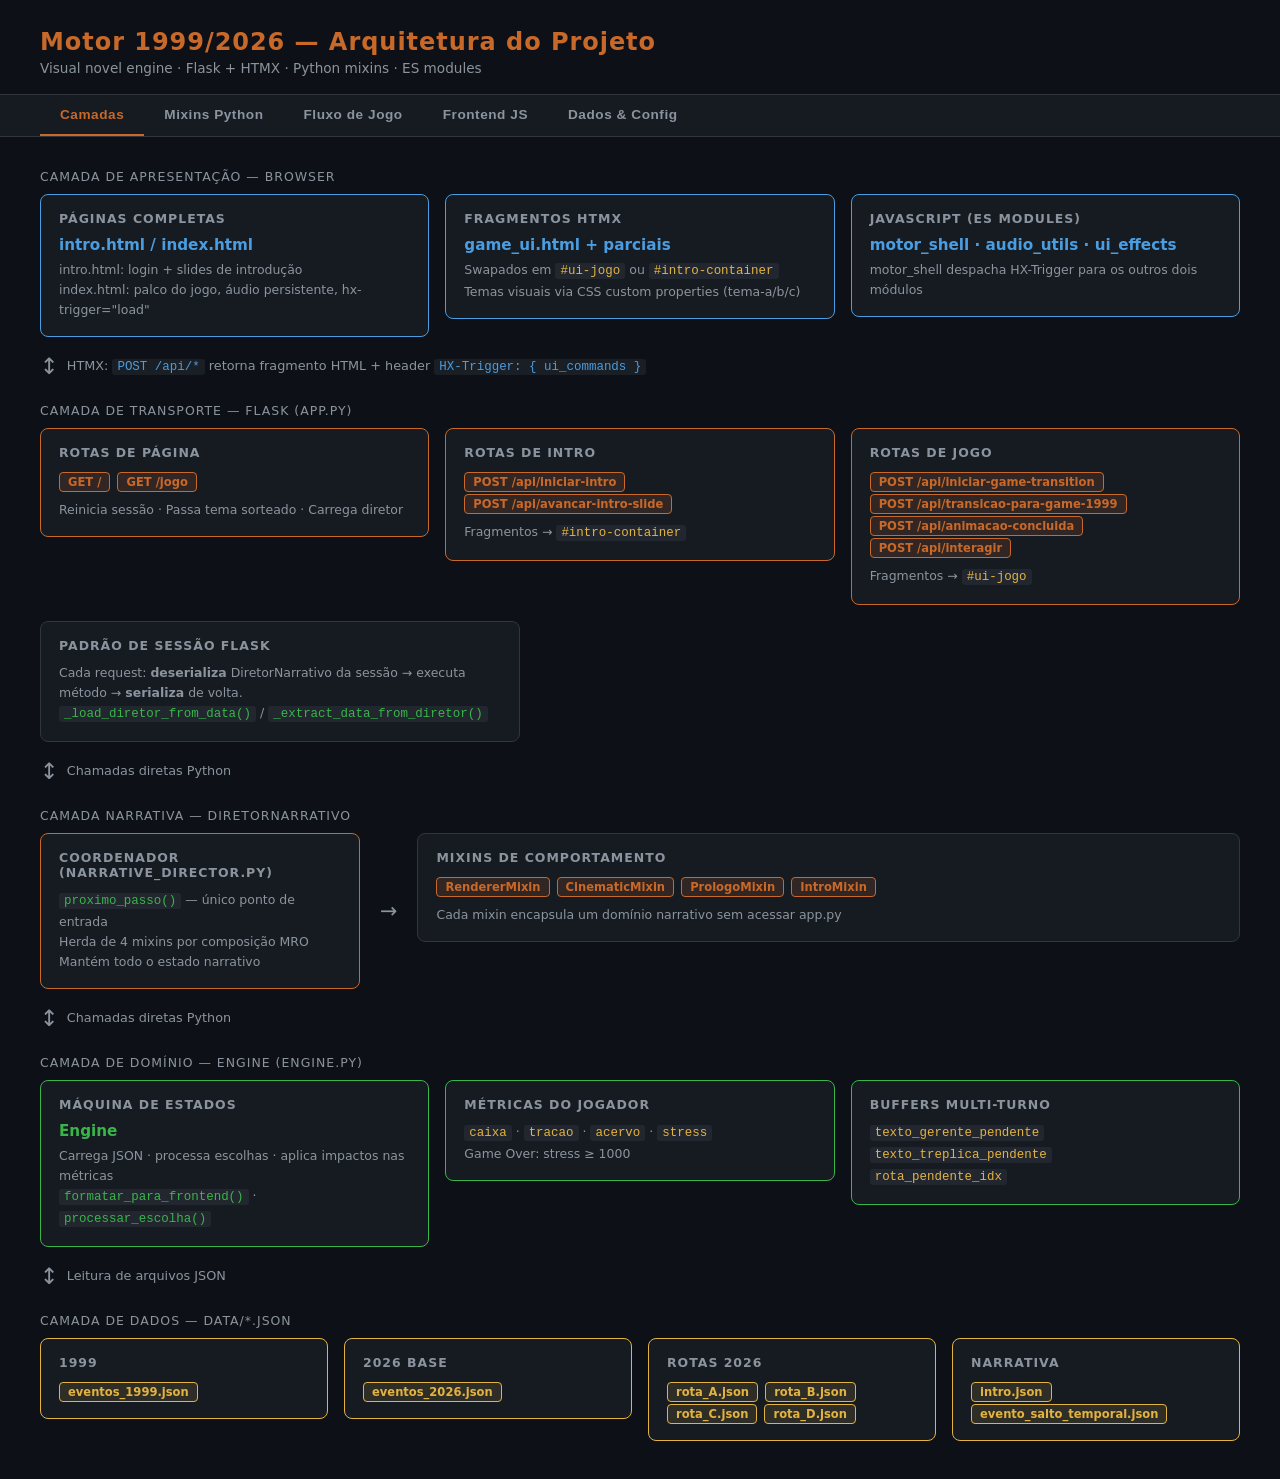
==== arquitetura.html @ 6159b04c "Feat: Ajustes layout. Comentários e desenho arquitetural" ====
<!DOCTYPE html>
<html lang="pt-BR">
<head>
<meta charset="UTF-8">
<meta name="viewport" content="width=device-width, initial-scale=1.0">
<title>Arquitetura — Motor 1999/2026</title>
<style>
  :root {
    --bg: #0d1117; --surface: #161b22; --border: #30363d;
    --accent: #c8692a; --blue: #4a9de0; --green: #39b54a;
    --text: #e6edf3; --muted: #8b949e; --yellow: #e3b341;
  }
  * { box-sizing: border-box; margin: 0; padding: 0; }
  body { background: var(--bg); color: var(--text); font-family: 'Segoe UI', system-ui, sans-serif; min-height: 100vh; }

  header { padding: 28px 40px 0; border-bottom: 1px solid var(--border); }
  header h1 { font-size: 1.5rem; font-weight: 700; color: var(--accent); letter-spacing: .04em; }
  header p  { color: var(--muted); font-size: .85rem; margin-top: 4px; padding-bottom: 18px; }

  nav { display: flex; gap: 0; padding: 0 40px; background: var(--surface); border-bottom: 1px solid var(--border); }
  nav button {
    background: none; border: none; color: var(--muted); padding: 12px 20px;
    cursor: pointer; font-size: .85rem; font-weight: 600; letter-spacing: .04em;
    border-bottom: 2px solid transparent; transition: all .15s;
  }
  nav button:hover { color: var(--text); }
  nav button.active { color: var(--accent); border-bottom-color: var(--accent); }

  main { padding: 32px 40px; }
  .tab { display: none; }
  .tab.active { display: block; }

  /* ── boxes ── */
  .row { display: flex; gap: 16px; flex-wrap: wrap; margin-bottom: 16px; align-items: flex-start; }
  .box {
    background: var(--surface); border: 1px solid var(--border);
    border-radius: 8px; padding: 16px 18px; flex: 1; min-width: 180px;
  }
  .box h3 { font-size: .78rem; text-transform: uppercase; letter-spacing: .08em; color: var(--muted); margin-bottom: 10px; }
  .box .title { font-size: .95rem; font-weight: 700; margin-bottom: 6px; }
  .box .sub  { font-size: .78rem; color: var(--muted); line-height: 1.6; }
  .box.accent { border-color: var(--accent); }
  .box.blue   { border-color: var(--blue); }
  .box.green  { border-color: var(--green); }
  .box.yellow { border-color: var(--yellow); }

  .pill {
    display: inline-block; background: rgba(200,105,42,.15); border: 1px solid var(--accent);
    color: var(--accent); border-radius: 4px; padding: 2px 8px; font-size: .72rem;
    font-weight: 600; margin: 2px 2px 0 0;
  }
  .pill.blue   { background: rgba(74,157,224,.12); border-color: var(--blue);   color: var(--blue); }
  .pill.green  { background: rgba(57,181,74,.12);  border-color: var(--green);  color: var(--green); }
  .pill.yellow { background: rgba(227,179,65,.12); border-color: var(--yellow); color: var(--yellow); }
  .pill.muted  { background: rgba(139,148,158,.1); border-color: var(--border); color: var(--muted); }

  .arrow { color: var(--muted); font-size: 1.3rem; align-self: center; padding: 0 4px; }
  .arrow.down { display: block; text-align: center; margin: 4px 0; font-size: 1.1rem; }

  /* ── flow diagram ── */
  .flow { display: flex; flex-direction: column; gap: 0; max-width: 780px; }
  .flow-step {
    display: flex; align-items: stretch; gap: 0;
  }
  .flow-line { width: 2px; background: var(--border); margin: 0 20px; flex-shrink: 0; }
  .flow-dot  {
    width: 12px; height: 12px; border-radius: 50%; background: var(--accent);
    flex-shrink: 0; margin-top: 18px; margin-right: 12px;
  }
  .flow-dot.blue   { background: var(--blue); }
  .flow-dot.green  { background: var(--green); }
  .flow-dot.yellow { background: var(--yellow); }
  .flow-card {
    background: var(--surface); border: 1px solid var(--border);
    border-radius: 6px; padding: 10px 14px; margin: 6px 0 6px 0;
    flex: 1;
  }
  .flow-card .route { font-size: .72rem; color: var(--muted); margin-bottom: 2px; font-family: monospace; }
  .flow-card .desc  { font-size: .85rem; font-weight: 600; }
  .flow-card .note  { font-size: .73rem; color: var(--muted); margin-top: 3px; }
  .flow-card.accent { border-color: var(--accent); }
  .flow-card.blue   { border-color: var(--blue); }
  .flow-card.green  { border-color: var(--green); }
  .flow-card.yellow { border-color: var(--yellow); }

  .indent { margin-left: 44px; }

  /* ── mixin diagram ── */
  .mixin-root {
    background: var(--surface); border: 2px solid var(--accent);
    border-radius: 8px; padding: 16px 20px; max-width: 380px; margin-bottom: 16px;
  }
  .mixin-root .name { font-size: 1rem; font-weight: 700; color: var(--accent); }
  .mixin-root .desc { font-size: .78rem; color: var(--muted); margin-top: 4px; }
  .mixin-root .state { margin-top: 10px; }
  .mixin-root .state span { display: block; font-size: .75rem; color: var(--blue); font-family: monospace; margin: 1px 0; }

  .mixin-grid { display: grid; grid-template-columns: 1fr 1fr; gap: 10px; max-width: 780px; }
  .mixin-card {
    background: var(--surface); border: 1px solid var(--border);
    border-radius: 6px; padding: 12px 14px;
  }
  .mixin-card .name { font-size: .85rem; font-weight: 700; margin-bottom: 4px; }
  .mixin-card .file { font-size: .7rem; color: var(--muted); font-family: monospace; margin-bottom: 6px; }
  .mixin-card .method { font-size: .73rem; color: var(--green); font-family: monospace; margin: 1px 0; }
  .mixin-card.accent { border-color: var(--accent); }
  .mixin-card.blue   { border-color: var(--blue); }
  .mixin-card.green  { border-color: var(--green); }
  .mixin-card.yellow { border-color: var(--yellow); }
  .mixin-card.purple { border-color: #a78bfa; }
  .mixin-card .name.purple { color: #a78bfa; }

  /* ── data table ── */
  table { width: 100%; border-collapse: collapse; font-size: .82rem; }
  th { text-align: left; padding: 8px 12px; background: var(--surface); color: var(--muted); font-size: .72rem; text-transform: uppercase; letter-spacing: .06em; border-bottom: 1px solid var(--border); }
  td { padding: 9px 12px; border-bottom: 1px solid rgba(48,54,61,.5); vertical-align: top; }
  tr:last-child td { border-bottom: none; }
  code { background: rgba(139,148,158,.1); border-radius: 3px; padding: 1px 5px; font-size: .78rem; font-family: monospace; color: var(--yellow); }

  .section-title { font-size: .78rem; text-transform: uppercase; letter-spacing: .08em; color: var(--muted); margin: 24px 0 10px; }
  .section-title:first-child { margin-top: 0; }

  .connector { display: flex; align-items: center; gap: 8px; margin: 8px 0; font-size: .8rem; color: var(--muted); }
  .connector code { color: var(--blue); }
</style>
</head>
<body>

<header>
  <h1>Motor 1999/2026 — Arquitetura do Projeto</h1>
  <p>Visual novel engine · Flask + HTMX · Python mixins · ES modules</p>
</header>

<nav>
  <button class="active" onclick="showTab('camadas')">Camadas</button>
  <button onclick="showTab('mixins')">Mixins Python</button>
  <button onclick="showTab('fluxo')">Fluxo de Jogo</button>
  <button onclick="showTab('frontend')">Frontend JS</button>
  <button onclick="showTab('dados')">Dados &amp; Config</button>
</nav>

<main>

<!-- ═══════════════════════════════════════════════ TAB: CAMADAS ══ -->
<div id="tab-camadas" class="tab active">

  <p class="section-title">Camada de Apresentação — Browser</p>
  <div class="row">
    <div class="box blue">
      <h3>Páginas completas</h3>
      <div class="title" style="color:var(--blue)">intro.html / index.html</div>
      <div class="sub">intro.html: login + slides de introdução<br>
      index.html: palco do jogo, áudio persistente, hx-trigger="load"</div>
    </div>
    <div class="box blue">
      <h3>Fragmentos HTMX</h3>
      <div class="title" style="color:var(--blue)">game_ui.html + parciais</div>
      <div class="sub">Swapados em <code style="color:var(--yellow)">#ui-jogo</code> ou <code style="color:var(--yellow)">#intro-container</code><br>
      Temas visuais via CSS custom properties (tema-a/b/c)</div>
    </div>
    <div class="box blue">
      <h3>JavaScript (ES modules)</h3>
      <div class="title" style="color:var(--blue)">motor_shell · audio_utils · ui_effects</div>
      <div class="sub">motor_shell despacha HX-Trigger para os outros dois módulos</div>
    </div>
  </div>

  <div class="connector">
    <span style="font-size:1.4rem">↕</span>
    <span>HTMX: <code>POST /api/*</code> retorna fragmento HTML + header <code>HX-Trigger: { ui_commands }</code></span>
  </div>

  <p class="section-title">Camada de Transporte — Flask (app.py)</p>
  <div class="row">
    <div class="box accent">
      <h3>Rotas de Página</h3>
      <span class="pill">GET /</span>
      <span class="pill">GET /jogo</span>
      <div class="sub" style="margin-top:8px">Reinicia sessão · Passa tema sorteado · Carrega diretor</div>
    </div>
    <div class="box accent">
      <h3>Rotas de Intro</h3>
      <span class="pill">POST /api/iniciar-intro</span>
      <span class="pill">POST /api/avancar-intro-slide</span>
      <div class="sub" style="margin-top:8px">Fragmentos → <code style="color:var(--yellow)">#intro-container</code></div>
    </div>
    <div class="box accent">
      <h3>Rotas de Jogo</h3>
      <span class="pill">POST /api/iniciar-game-transition</span>
      <span class="pill">POST /api/transicao-para-game-1999</span>
      <span class="pill">POST /api/animacao-concluida</span>
      <span class="pill">POST /api/interagir</span>
      <div class="sub" style="margin-top:8px">Fragmentos → <code style="color:var(--yellow)">#ui-jogo</code></div>
    </div>
  </div>
  <div class="box" style="max-width:480px;margin-bottom:16px">
    <h3>Padrão de Sessão Flask</h3>
    <div class="sub">
      Cada request: <strong>deserializa</strong> DiretorNarrativo da sessão →
      executa método → <strong>serializa</strong> de volta.<br>
      <code style="color:var(--green)">_load_diretor_from_data()</code> /
      <code style="color:var(--green)">_extract_data_from_diretor()</code>
    </div>
  </div>

  <div class="connector">
    <span style="font-size:1.4rem">↕</span>
    <span>Chamadas diretas Python</span>
  </div>

  <p class="section-title">Camada Narrativa — DiretorNarrativo</p>
  <div class="row">
    <div class="box accent" style="max-width:320px">
      <h3>Coordenador (narrative_director.py)</h3>
      <div class="sub"><code style="color:var(--green)">proximo_passo()</code> — único ponto de entrada<br>
      Herda de 4 mixins por composição MRO<br>
      Mantém todo o estado narrativo</div>
    </div>
    <div class="arrow">→</div>
    <div class="box" style="flex:2">
      <h3>Mixins de comportamento</h3>
      <span class="pill">RendererMixin</span>
      <span class="pill">CinematicMixin</span>
      <span class="pill">PrologoMixin</span>
      <span class="pill">IntroMixin</span>
      <div class="sub" style="margin-top:8px">Cada mixin encapsula um domínio narrativo sem acessar app.py</div>
    </div>
  </div>

  <div class="connector">
    <span style="font-size:1.4rem">↕</span>
    <span>Chamadas diretas Python</span>
  </div>

  <p class="section-title">Camada de Domínio — Engine (engine.py)</p>
  <div class="row">
    <div class="box green">
      <h3>Máquina de estados</h3>
      <div class="title" style="color:var(--green)">Engine</div>
      <div class="sub">Carrega JSON · processa escolhas · aplica impactos nas métricas<br>
      <code style="color:var(--green)">formatar_para_frontend()</code> · <code style="color:var(--green)">processar_escolha()</code></div>
    </div>
    <div class="box green">
      <h3>Métricas do jogador</h3>
      <div class="sub">
        <code style="color:var(--yellow)">caixa</code> · <code style="color:var(--yellow)">tracao</code> ·
        <code style="color:var(--yellow)">acervo</code> · <code style="color:var(--yellow)">stress</code><br>
        Game Over: stress ≥ 1000
      </div>
    </div>
    <div class="box green">
      <h3>Buffers multi-turno</h3>
      <div class="sub">
        <code style="color:var(--yellow)">texto_gerente_pendente</code><br>
        <code style="color:var(--yellow)">texto_treplica_pendente</code><br>
        <code style="color:var(--yellow)">rota_pendente_idx</code>
      </div>
    </div>
  </div>

  <div class="connector">
    <span style="font-size:1.4rem">↕</span>
    <span>Leitura de arquivos JSON</span>
  </div>

  <p class="section-title">Camada de Dados — data/*.json</p>
  <div class="row">
    <div class="box yellow"><h3>1999</h3><span class="pill yellow">eventos_1999.json</span></div>
    <div class="box yellow"><h3>2026 base</h3><span class="pill yellow">eventos_2026.json</span></div>
    <div class="box yellow"><h3>Rotas 2026</h3>
      <span class="pill yellow">rota_A.json</span>
      <span class="pill yellow">rota_B.json</span>
      <span class="pill yellow">rota_C.json</span>
      <span class="pill yellow">rota_D.json</span>
    </div>
    <div class="box yellow"><h3>Narrativa</h3>
      <span class="pill yellow">intro.json</span>
      <span class="pill yellow">evento_salto_temporal.json</span>
    </div>
  </div>
</div>

<!-- ═══════════════════════════════════════════════ TAB: MIXINS ══ -->
<div id="tab-mixins" class="tab">

  <div class="mixin-root">
    <div class="name">DiretorNarrativo</div>
    <div class="desc">narrative_director.py · coordenador central de estado</div>
    <div class="state">
      <span>_initial_game_transition_step</span>
      <span>passo_cinematico</span>
      <span>nome_jogador · slide_atual · roteiro_intro</span>
      <span>passo_prologo_2026 · passo_encruzilhada_2026</span>
      <span>rota_escolhida_id · _passo_dialogo_evento</span>
    </div>
  </div>

  <div style="color:var(--muted);font-size:.85rem;margin-bottom:12px">
    ↳ herda por MRO: RendererMixin → CinematicMixin → PrologoMixin → IntroMixin
  </div>

  <div class="mixin-grid">
    <div class="mixin-card accent">
      <div class="name" style="color:var(--accent)">RendererMixin</div>
      <div class="file">src/renderer_mixin.py</div>
      <div class="method">_render_game_ui()</div>
      <div class="method">_renderizar_gameplay()</div>
      <div class="method">_orquestrar_dialogo_evento()</div>
      <div class="method">_render_prologo_slide()</div>
      <div class="method">_renderizar_game_over()</div>
      <div class="method">_renderizar_fim_de_jogo()</div>
      <div class="method">_calcular_bg_src() · _spotlight_for_agente()</div>
    </div>
    <div class="mixin-card blue">
      <div class="name" style="color:var(--blue)">CinematicMixin</div>
      <div class="file">src/cinematic_mixin.py</div>
      <div class="method">start_game_transition()</div>
      <div class="method">start_game_1999_sequence()</div>
      <div class="method">handle_animacao_concluida()</div>
      <div class="method">_orquestrar_initial_game_transition()</div>
      <div class="method">_orquestrar_virada_2026()  · 11 passos</div>
    </div>
    <div class="mixin-card green">
      <div class="name" style="color:var(--green)">PrologoMixin</div>
      <div class="file">src/prologo_mixin.py</div>
      <div class="method">_orquestrar_prologo_2026()  · 13 passos</div>
      <div class="method">_orquestrar_encruzilhada_2026()  · 3 passos</div>
    </div>
    <div class="mixin-card yellow">
      <div class="name" style="color:var(--yellow)">IntroMixin</div>
      <div class="file">src/intro_mixin.py</div>
      <div class="method">iniciar_intro(nome_jogador)</div>
      <div class="method">avancar_intro_slide()</div>
      <div class="method">_renderizar_intro_slide()</div>
    </div>
  </div>

  <p class="section-title" style="margin-top:24px">Módulos de suporte</p>
  <div class="mixin-grid">
    <div class="mixin-card">
      <div class="name">Engine</div>
      <div class="file">src/engine.py</div>
      <div class="method">formatar_para_frontend()</div>
      <div class="method">processar_escolha(idx)</div>
      <div class="method">obter_evento_atual()</div>
      <div class="method">_aplicar_impacto_dinamico()</div>
      <div class="method">verificar_game_over()</div>
    </div>
    <div class="mixin-card purple">
      <div class="name purple">Utilitários</div>
      <div class="file">src/utils.py · audio_config.py · Maps.py</div>
      <div class="method">formatar_dialogo()  — HTML de diálogo</div>
      <div class="method">data_hoje_ptbr()  — data localizada</div>
      <div class="method">AUDIO_SETTINGS  — paths + volumes</div>
      <div class="method">ROTA_BG_2026  — rota → background</div>
      <div class="method">IMG_PERSONS  — personagem → imagem</div>
    </div>
  </div>
</div>

<!-- ═══════════════════════════════════════════════ TAB: FLUXO ══ -->
<div id="tab-fluxo" class="tab">
<div class="flow">

  <div class="flow-step">
    <div class="flow-dot"></div>
    <div class="flow-card accent">
      <div class="route">GET /</div>
      <div class="desc">Tela de Login — intro.html</div>
      <div class="note">_reset_game_state() · sorteia tema visual (a/b/c)</div>
    </div>
  </div>
  <div class="flow-line" style="height:8px;margin-left:25px"></div>

  <div class="flow-step">
    <div class="flow-dot"></div>
    <div class="flow-card">
      <div class="route">POST /api/iniciar-intro</div>
      <div class="desc">Primeiro slide da intro (swap #intro-container)</div>
      <div class="note">Recebe nome do jogador · inicia música da intro</div>
    </div>
  </div>
  <div class="flow-line" style="height:8px;margin-left:25px"></div>

  <div class="flow-step">
    <div class="flow-dot"></div>
    <div class="flow-card">
      <div class="route">POST /api/avancar-intro-slide  ×N</div>
      <div class="desc">Slides de introdução (personagens, história)</div>
      <div class="note">Último slide → HX-Redirect: /jogo</div>
    </div>
  </div>
  <div class="flow-line" style="height:8px;margin-left:25px"></div>

  <div class="flow-step">
    <div class="flow-dot blue"></div>
    <div class="flow-card blue">
      <div class="route">GET /jogo → index.html  →  hx-trigger="load"</div>
      <div class="desc">Página principal do jogo</div>
      <div class="note">Áudio persistente fora do #ui-jogo · tema aplicado via data-tema no &lt;body&gt;</div>
    </div>
  </div>
  <div class="flow-line" style="height:8px;margin-left:25px"></div>

  <div class="flow-step">
    <div class="flow-dot blue"></div>
    <div class="flow-card blue">
      <div class="route">POST /api/iniciar-game-transition</div>
      <div class="desc">Cinematic step 1 — digita "SISTEMA CARREGADO" + botão INICIAR SISTEMA</div>
      <div class="note">HX-Trigger: typeText + showElementById</div>
    </div>
  </div>
  <div class="flow-line" style="height:8px;margin-left:25px"></div>

  <div class="flow-step">
    <div class="flow-dot blue"></div>
    <div class="flow-card blue">
      <div class="route">POST /api/transicao-para-game-1999</div>
      <div class="desc">Cinematic step 2 — terminal GIF + inicia trilha 1999</div>
      <div class="note">HX-Trigger: animacaoTerminal + playAudio · desbloqueio de autoplay pelo clique</div>
    </div>
  </div>
  <div class="flow-line" style="height:8px;margin-left:25px"></div>

  <div class="flow-step">
    <div class="flow-dot blue"></div>
    <div class="flow-card blue">
      <div class="route">POST /api/animacao-concluida  (step 2→3)</div>
      <div class="desc">Cinematic step 3 — inicia gameplay 1999</div>
      <div class="note">Disparado por CustomEvent animacao_terminal_concluida no JS</div>
    </div>
  </div>
  <div class="flow-line" style="height:8px;margin-left:25px"></div>

  <div class="flow-step">
    <div class="flow-dot green"></div>
    <div class="flow-card green">
      <div class="route">POST /api/interagir  ×N</div>
      <div class="desc">🎮 Gameplay 1999 — loop de eventos e escolhas</div>
      <div class="note">Engine: formatar_para_frontend → processar_escolha → impacto nas métricas</div>
    </div>
  </div>
  <div class="flow-line" style="height:8px;margin-left:25px"></div>

  <div class="flow-step">
    <div class="flow-dot accent"></div>
    <div class="flow-card accent">
      <div class="route">virada_1999 = True</div>
      <div class="desc">Cinemática 1999 → 2026  (11 passos automáticos)</div>
      <div class="note">Fade · texto · contagem 5→1 · Feliz Ano 2000 · terminal GIF · wormhole</div>
    </div>
  </div>
  <div class="flow-line" style="height:8px;margin-left:25px"></div>

  <div class="flow-step">
    <div class="flow-dot accent"></div>
    <div class="flow-card accent">
      <div class="route">POST /api/animacao-concluida  (passo 10→11→prologo)</div>
      <div class="desc">Prólogo 2026  (13 passos)</div>
      <div class="note">evento_salto_temporal.json · troca trilha para Game_2026.mp3</div>
    </div>
  </div>
  <div class="flow-line" style="height:8px;margin-left:25px"></div>

  <div class="flow-step">
    <div class="flow-dot yellow"></div>
    <div class="flow-card yellow">
      <div class="route">POST /api/interagir</div>
      <div class="desc">Encruzilhada — escolha de rota A / B / C / D</div>
      <div class="note">Define evento_2026_gatilho_rota_X.json como cenário ativo</div>
    </div>
  </div>
  <div class="flow-line" style="height:8px;margin-left:25px"></div>

  <div class="flow-step">
    <div class="flow-dot green"></div>
    <div class="flow-card green">
      <div class="route">POST /api/interagir  ×N</div>
      <div class="desc">🎮 Gameplay 2026 — loop da rota escolhida</div>
      <div class="note">Eventos filtrados por gatilho_rota no historico_rotas</div>
    </div>
  </div>
  <div class="flow-line" style="height:8px;margin-left:25px"></div>

  <div class="flow-step">
    <div class="flow-dot"></div>
    <div class="flow-card">
      <div class="route">fim = True  |  stress ≥ 1000</div>
      <div class="desc">Fim de Jogo · Game Over</div>
      <div class="note">onclick → window.location.href='/'  · reinicia sessão completa</div>
    </div>
  </div>

</div>
</div>

<!-- ═══════════════════════════════════════════════ TAB: FRONTEND ══ -->
<div id="tab-frontend" class="tab">

  <p class="section-title">Módulos JavaScript (ES modules)</p>
  <div class="row">
    <div class="box blue" style="flex:1.5">
      <h3>motor_shell.js — Orquestrador</h3>
      <div class="sub">
        Importa <code style="color:var(--green)">audio_utils</code> e <code style="color:var(--green)">ui_effects</code>.<br>
        Ouve <code style="color:var(--yellow)">htmx:afterSwap</code> · extrai <code style="color:var(--yellow)">HX-Trigger</code> ·
        despacha <code style="color:var(--yellow)">ui_commands[]</code> para o mapa de ações.<br>
        Expõe <code style="color:var(--yellow)">window.fadeOutMusic</code> e <code style="color:var(--yellow)">window.skipCurrentTyping</code>
        para uso em <code style="color:var(--blue)">hx-on:click</code>.
      </div>
    </div>
  </div>

  <div class="connector"><span>↙</span><span>importa</span><span>↘</span></div>

  <div class="row">
    <div class="box">
      <h3>audio_utils.js</h3>
      <span class="pill muted">playAudio(config)</span>
      <span class="pill muted">fadeOutMusic(id, ms)</span>
      <span class="pill muted">transicaoDeVolume()</span>
      <span class="pill muted">tocarSomDeTecla()</span>
      <span class="pill muted">stopAllTypingSounds()</span>
      <span class="pill muted">destravarAudioGlobal()</span>
      <div class="sub" style="margin-top:8px">
        <code style="color:var(--yellow)">_audioPlayers{}</code> — persiste referências aos players
        entre swaps de innerHTML
      </div>
    </div>
    <div class="box">
      <h3>ui_effects.js</h3>
      <span class="pill muted">typeText()</span>
      <span class="pill muted">skipCurrentTyping()</span>
      <span class="pill muted">animacaoTerminal()</span>
      <span class="pill muted">loopAutomatico()</span>
      <span class="pill muted">esperarVideo()</span>
      <span class="pill muted">playVideo()</span>
      <span class="pill muted">showElementById()</span>
      <div class="sub" style="margin-top:8px">
        <code style="color:var(--yellow)">setUiActionMap()</code> — injeta referência reversa para
        <code style="color:var(--yellow)">postTypingCommand</code>
      </div>
    </div>
  </div>

  <p class="section-title">Protocolo HX-Trigger</p>
  <div class="box" style="max-width:620px">
    <h3>Backend → Frontend (header de resposta)</h3>
    <pre style="font-size:.75rem;color:var(--green);line-height:1.7;margin-top:8px">HX-Trigger: {
  "ui_commands": [
    { "action": "typeText",   "args": { "elementId": "...", "fullText": "...", "speed": 60,
                                        "postTypingCommand": { "action": "showElementById",
                                                               "args": { "elementId": "btn-iniciar-sistema" } } } },
    { "action": "playAudio",  "args": { "id": "trilha-sonora-1999", "acao": "trocar_trilha",
                                        "src": "/static/audio/Game_1999.mp3", "volume": 0.3 } },
    { "action": "loopAutomatico", "args": { "tempo_ms": 1500 } }
  ]
}</pre>
  </div>

  <p class="section-title">Animações de terminal (ciclo assíncrono)</p>
  <div class="flow" style="flex-direction:row;gap:6px;flex-wrap:wrap;align-items:center">
    <div class="flow-card" style="flex:0 0 auto;min-width:140px">
      <div class="desc" style="font-size:.78rem">Backend envia<br>animacaoTerminal</div>
    </div>
    <span class="arrow">→</span>
    <div class="flow-card" style="flex:0 0 auto;min-width:140px">
      <div class="desc" style="font-size:.78rem">JS exibe GIF overlay<br>aguarda N ms</div>
    </div>
    <span class="arrow">→</span>
    <div class="flow-card" style="flex:0 0 auto;min-width:170px">
      <div class="desc" style="font-size:.78rem">CustomEvent<br>animacao_terminal_concluida</div>
    </div>
    <span class="arrow">→</span>
    <div class="flow-card blue" style="flex:0 0 auto;min-width:160px">
      <div class="desc" style="font-size:.78rem">htmx.ajax POST<br>/api/animacao-concluida</div>
    </div>
  </div>
</div>

<!-- ═══════════════════════════════════════════════ TAB: DADOS ══ -->
<div id="tab-dados" class="tab">

  <p class="section-title">Arquivos de dados (data/)</p>
  <table>
    <thead>
      <tr><th>Arquivo</th><th>Conteúdo</th><th>Consumido por</th></tr>
    </thead>
    <tbody>
      <tr><td><code>eventos_1999.json</code></td><td>Lista de eventos do arco 1999 com rotas, diálogos e impactos</td><td>Engine (arquivos_cenario[0])</td></tr>
      <tr><td><code>eventos_2026.json</code></td><td>Eventos 2026 sem rota específica; incluí evento_encruzilhada</td><td>Engine (arquivos_cenario[1] fallback)</td></tr>
      <tr><td><code>evento_2026_gatilho_rota_A.json</code></td><td>Evento exclusivo da rota A (evento_malu2000)</td><td>Engine (após encruzilhada)</td></tr>
      <tr><td><code>evento_2026_gatilho_rota_B.json</code></td><td>Evento exclusivo da rota B (evento_mercado_livre)</td><td>Engine (após encruzilhada)</td></tr>
      <tr><td><code>evento_2026_gatilho_rota_C.json</code></td><td>Evento exclusivo da rota C (evento_detox_digital)</td><td>Engine (após encruzilhada)</td></tr>
      <tr><td><code>evento_2026_gatilho_rota_D.json</code></td><td>Evento exclusivo da rota D (evento_cine_pub)</td><td>Engine (após encruzilhada)</td></tr>
      <tr><td><code>intro.json</code></td><td>Roteiro dos slides de introdução (título + texto + imagem)</td><td>IntroMixin</td></tr>
      <tr><td><code>evento_salto_temporal.json</code></td><td>Cenas narrativas do prólogo 2026 (13 passos)</td><td>PrologoMixin</td></tr>
    </tbody>
  </table>

  <p class="section-title">Configuração (src/)</p>
  <table>
    <thead>
      <tr><th>Módulo</th><th>Exporta</th><th>Usado em</th></tr>
    </thead>
    <tbody>
      <tr><td><code>audio_config.py</code></td><td>AUDIO_SETTINGS — ids, paths e volumes de todas as trilhas e efeitos</td><td>CinematicMixin, IntroMixin, PrologoMixin</td></tr>
      <tr><td><code>Maps.py</code></td><td>ROTA_BG_2026 — rota letra → nome do background<br>IMG_PERSONS — nome → arquivo de imagem</td><td>RendererMixin</td></tr>
      <tr><td><code>utils.py</code></td><td>formatar_dialogo() — dict → HTML<br>data_hoje_ptbr() — data localizada</td><td>PrologoMixin</td></tr>
    </tbody>
  </table>

  <p class="section-title">Templates (templates/)</p>
  <table>
    <thead>
      <tr><th>Template</th><th>Tipo</th><th>Target HTMX</th></tr>
    </thead>
    <tbody>
      <tr><td><code>intro.html</code></td><td>Página completa</td><td>—</td></tr>
      <tr><td><code>index.html</code></td><td>Página completa</td><td>—</td></tr>
      <tr><td><code>intro_slide.html</code></td><td>Fragmento</td><td>#intro-container</td></tr>
      <tr><td><code>game_ui.html</code></td><td>Fragmento</td><td>#ui-jogo</td></tr>
      <tr><td><code>cinematic_transition_placeholder.html</code></td><td>Fragmento</td><td>#ui-jogo</td></tr>
      <tr><td><code>cinematic_transition_animation_placeholder.html</code></td><td>Fragmento</td><td>#ui-jogo</td></tr>
      <tr><td><code>cinematic_1999_to_2026.html</code></td><td>Fragmento</td><td>#ui-jogo</td></tr>
      <tr><td><code>fim_de_jogo.html</code></td><td>Fragmento</td><td>#ui-jogo</td></tr>
      <tr><td><code>game_over.html</code></td><td>Fragmento</td><td>#ui-jogo</td></tr>
    </tbody>
  </table>
</div>

</main>

<script>
function showTab(id) {
  document.querySelectorAll('.tab').forEach(t => t.classList.remove('active'));
  document.querySelectorAll('nav button').forEach(b => b.classList.remove('active'));
  document.getElementById('tab-' + id).classList.add('active');
  event.target.classList.add('active');
}
</script>
</body>
</html>
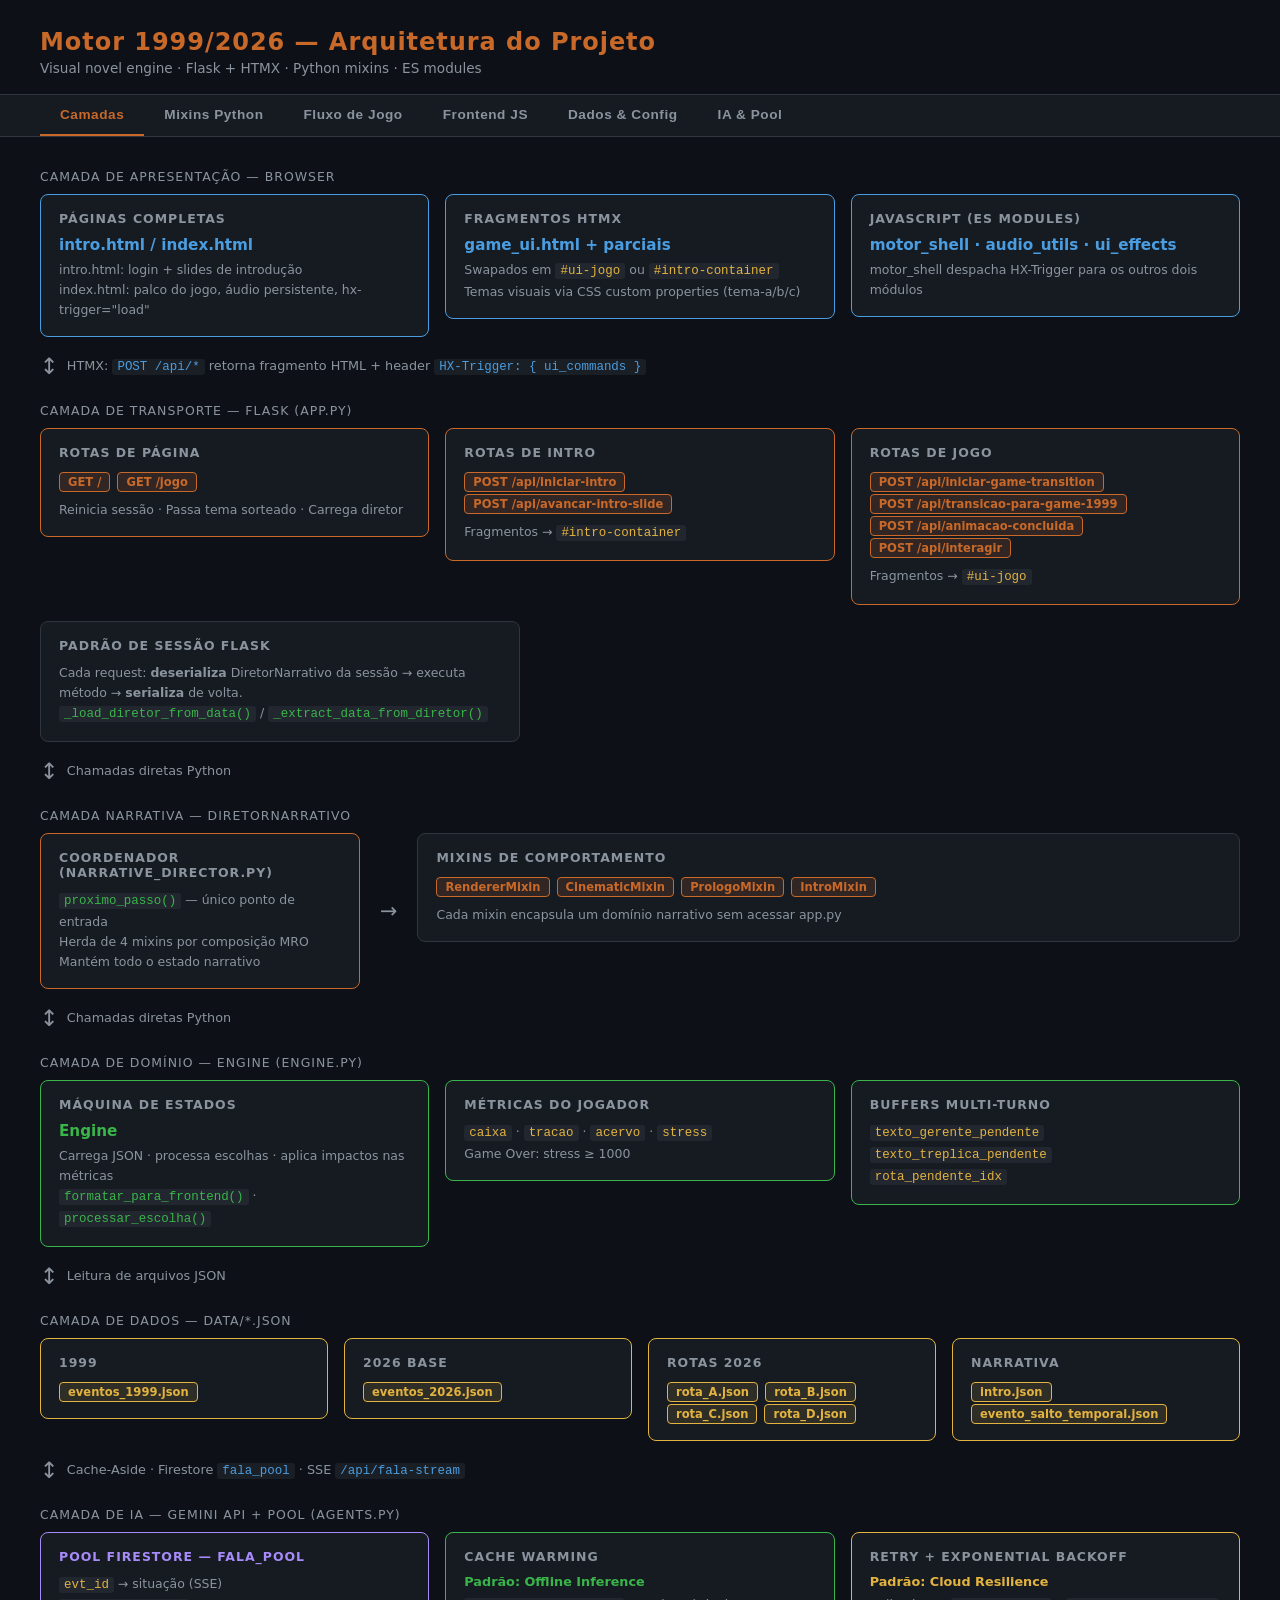
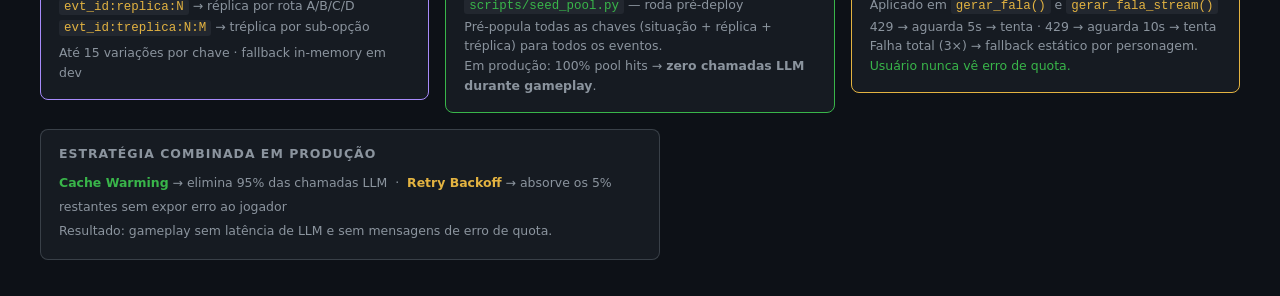
==== commit 9891c8d1: "feat: Cache Warming + Retry Backoff + fix MP4 autoplay - src/agents.py: Retry com Exponential Backof" ====
--- a/arquitetura.html
+++ b/arquitetura.html
@@ -137,6 +137,7 @@
   <button onclick="showTab('fluxo')">Fluxo de Jogo</button>
   <button onclick="showTab('frontend')">Frontend JS</button>
   <button onclick="showTab('dados')">Dados &amp; Config</button>
+  <button onclick="showTab('ia')">IA &amp; Pool</button>
 </nav>
 
 <main>
@@ -278,6 +279,52 @@
       <span class="pill yellow">evento_salto_temporal.json</span>
     </div>
   </div>
+
+  <div class="connector">
+    <span style="font-size:1.4rem">↕</span>
+    <span>Cache-Aside · Firestore <code>fala_pool</code> · SSE <code>/api/fala-stream</code></span>
+  </div>
+
+  <p class="section-title">Camada de IA — Gemini API + Pool (agents.py)</p>
+  <div class="row">
+    <div class="box" style="border-color:#a78bfa;min-width:200px">
+      <h3 style="color:#a78bfa">Pool Firestore — fala_pool</h3>
+      <div class="sub">
+        <code style="color:var(--yellow)">evt_id</code> → situação (SSE)<br>
+        <code style="color:var(--yellow)">evt_id:replica:N</code> → réplica por rota A/B/C/D<br>
+        <code style="color:var(--yellow)">evt_id:treplica:N:M</code> → tréplica por sub-opção<br>
+        <span style="margin-top:4px;display:block">Até 15 variações por chave · fallback in-memory em dev</span>
+      </div>
+    </div>
+    <div class="box green">
+      <h3>Cache Warming</h3>
+      <div class="title" style="color:var(--green);font-size:.8rem">Padrão: Offline Inference</div>
+      <div class="sub">
+        <code style="color:var(--green)">scripts/seed_pool.py</code> — roda pré-deploy<br>
+        Pré-popula todas as chaves (situação + réplica + tréplica) para todos os eventos.<br>
+        Em produção: 100% pool hits → <strong>zero chamadas LLM durante gameplay</strong>.
+      </div>
+    </div>
+    <div class="box yellow">
+      <h3>Retry + Exponential Backoff</h3>
+      <div class="title" style="color:var(--yellow);font-size:.8rem">Padrão: Cloud Resilience</div>
+      <div class="sub">
+        Aplicado em <code style="color:var(--yellow)">gerar_fala()</code> e <code style="color:var(--yellow)">gerar_fala_stream()</code><br>
+        429 → aguarda 5s → tenta · 429 → aguarda 10s → tenta<br>
+        Falha total (3×) → fallback estático por personagem.<br>
+        <span style="color:var(--green)">Usuário nunca vê erro de quota.</span>
+      </div>
+    </div>
+  </div>
+  <div class="box" style="max-width:620px;margin-bottom:16px;border-color:rgba(139,148,158,.3)">
+    <h3>Estratégia combinada em produção</h3>
+    <div class="sub" style="line-height:1.9">
+      <strong style="color:var(--green)">Cache Warming</strong> → elimina 95% das chamadas LLM
+      &nbsp;·&nbsp; <strong style="color:var(--yellow)">Retry Backoff</strong> → absorve os 5% restantes sem expor erro ao jogador<br>
+      Resultado: gameplay sem latência de LLM e sem mensagens de erro de quota.
+    </div>
+  </div>
+
 </div>
 
 <!-- ═══════════════════════════════════════════════ TAB: MIXINS ══ -->
@@ -629,6 +676,202 @@
   </table>
 </div>
 
+<!-- ════════════════════════════════════════════════ TAB: IA & POOL ══ -->
+<div id="tab-ia" class="tab">
+
+  <p class="section-title">Hierarquia do Pool — Firestore fala_pool</p>
+  <div class="row" style="align-items:stretch">
+    <div class="box" style="border-color:#a78bfa;flex:0 0 auto;min-width:220px">
+      <h3 style="color:#a78bfa">Chave: evt_id</h3>
+      <div class="title" style="font-size:.82rem">Situação (fala inicial)</div>
+      <div class="sub" style="margin-top:6px">
+        Gerada via <strong>SSE streaming</strong><br>
+        Endpoint: <code>/api/fala-stream</code><br>
+        Salva ao terminar o stream<br>
+        Dispara pré-aquecimento em background<br>
+        <span style="color:var(--yellow)">Exemplo: "1999_dia1"</span>
+      </div>
+    </div>
+    <div class="arrow" style="align-self:center">→</div>
+    <div class="box blue" style="flex:0 0 auto;min-width:220px">
+      <h3>Chave: evt_id:replica:N</h3>
+      <div class="title" style="font-size:.82rem">Réplica (reação à rota)</div>
+      <div class="sub" style="margin-top:6px">
+        Uma chave por rota (N = 0,1,2,3 → A,B,C,D)<br>
+        Pré-aquecida em <strong>background threads</strong><br>
+        após a situação ser streamada<br>
+        Geração: <code>gerar_fala()</code> síncrono<br>
+        <span style="color:var(--yellow)">Exemplo: "1999_dia1:replica:2"</span>
+      </div>
+    </div>
+    <div class="arrow" style="align-self:center">→</div>
+    <div class="box accent" style="flex:0 0 auto;min-width:220px">
+      <h3>Chave: evt_id:treplica:N:M</h3>
+      <div class="title" style="font-size:.82rem">Tréplica (reação à sub-opção)</div>
+      <div class="sub" style="margin-top:6px">
+        N = índice rota · M = índice sub-opção<br>
+        Gerada <strong>on-demand</strong> (sem pré-aquecimento atual)<br>
+        Geração: <code>gerar_fala()</code> síncrono<br>
+        <span style="color:var(--yellow)">Exemplo: "1999_dia1:treplica:0:1"</span>
+      </div>
+    </div>
+  </div>
+  <div style="font-size:.75rem;color:var(--muted);margin-bottom:20px">
+    Cada chave armazena até 15 variações · resposta aleatória por sessão · "Gerente" substituído pelo nome real no renderer
+  </div>
+
+  <p class="section-title">Padrão 1 — Cache Warming (Offline Inference)</p>
+  <div class="flow" style="max-width:100%">
+
+    <div style="display:flex;gap:12px;flex-wrap:wrap;margin-bottom:8px">
+      <div class="flow-card green" style="flex:0 0 auto;min-width:170px">
+        <div class="route">PRÉ-DEPLOY (uma vez)</div>
+        <div class="desc">scripts/seed_pool.py</div>
+        <div class="note">Lê todos os JSON de eventos</div>
+      </div>
+      <span class="arrow" style="align-self:center">→</span>
+      <div class="flow-card green" style="flex:0 0 auto;min-width:170px">
+        <div class="desc">Gera situação × 5</div>
+        <div class="note">por evento · gerar_fala()</div>
+      </div>
+      <span class="arrow" style="align-self:center">→</span>
+      <div class="flow-card green" style="flex:0 0 auto;min-width:190px">
+        <div class="desc">Gera réplicas × 5 × rotas</div>
+        <div class="note">A,B,C,D → 4 chaves por evento</div>
+      </div>
+      <span class="arrow" style="align-self:center">→</span>
+      <div class="flow-card green" style="flex:0 0 auto;min-width:210px">
+        <div class="desc">Gera tréplicas × 5 × sub-opções</div>
+        <div class="note">todas combinações rota+sub por evento</div>
+      </div>
+      <span class="arrow" style="align-self:center">→</span>
+      <div class="flow-card green" style="flex:0 0 auto;min-width:170px">
+        <div class="desc">Persiste no Firestore</div>
+        <div class="note">fala_pool collection · pronto para produção</div>
+      </div>
+    </div>
+
+    <div style="display:flex;gap:12px;flex-wrap:wrap;margin-top:4px">
+      <div class="flow-card" style="flex:0 0 auto;min-width:170px;border-color:rgba(57,181,74,.3)">
+        <div class="route">RUNTIME (gameplay)</div>
+        <div class="desc">Jogador chega no evento</div>
+        <div class="note">qualquer tipo de fala</div>
+      </div>
+      <span class="arrow" style="align-self:center">→</span>
+      <div class="flow-card green" style="flex:0 0 auto;min-width:170px">
+        <div class="desc">obter_do_pool(key)</div>
+        <div class="note">Firestore lookup</div>
+      </div>
+      <span class="arrow" style="align-self:center">→</span>
+      <div class="flow-card green" style="flex:0 0 auto;min-width:200px">
+        <div class="desc" style="color:var(--green)">✓ HIT — renderiza instantâneo</div>
+        <div class="note">substitui "Gerente" pelo nome real</div>
+      </div>
+    </div>
+  </div>
+
+  <p class="section-title" style="margin-top:20px">Padrão 2 — Retry com Exponential Backoff (Cloud Resilience)</p>
+  <div style="display:flex;gap:12px;flex-wrap:wrap;margin-bottom:8px;align-items:flex-start">
+    <div class="flow-card" style="flex:0 0 auto;min-width:160px">
+      <div class="route">POOL MISS (raro)</div>
+      <div class="desc">Chamada à Gemini API</div>
+      <div class="note">gerar_fala() ou stream</div>
+    </div>
+    <span class="arrow" style="align-self:center">→</span>
+    <div class="flow-card yellow" style="flex:0 0 auto;min-width:170px">
+      <div class="desc">Resposta 200 OK</div>
+      <div class="note">salva no pool · renderiza</div>
+    </div>
+    <div style="align-self:center;color:var(--muted);font-size:.8rem;padding:0 4px">ou</div>
+    <div style="display:flex;flex-direction:column;gap:6px">
+      <div class="flow-card accent" style="min-width:170px">
+        <div class="desc" style="color:var(--accent)">Erro 429 (rate limit)</div>
+        <div class="note">tentativa 1 → aguarda 5s</div>
+      </div>
+      <span class="arrow down">↓</span>
+      <div class="flow-card accent" style="min-width:170px">
+        <div class="desc" style="color:var(--accent)">Erro 429 novamente</div>
+        <div class="note">tentativa 2 → aguarda 10s</div>
+      </div>
+      <span class="arrow down">↓</span>
+      <div class="flow-card" style="min-width:170px;border-color:var(--yellow)">
+        <div class="desc" style="color:var(--yellow)">Fallback estático</div>
+        <div class="note">frase por personagem · nunca expõe erro ao jogador</div>
+      </div>
+    </div>
+  </div>
+
+  <p class="section-title" style="margin-top:20px">Fluxo LLM completo — Situação → Réplica → Tréplica</p>
+  <div class="flow" style="max-width:680px">
+
+    <div class="flow-step">
+      <div class="flow-dot" style="background:#a78bfa"></div>
+      <div class="flow-card" style="border-color:#a78bfa">
+        <div class="route">GET /api/fala-stream  (SSE)</div>
+        <div class="desc">Situação — NPC abre o evento</div>
+        <div class="note">Pool hit → faz nada · Pool miss → gera via stream · salva ao concluir</div>
+      </div>
+    </div>
+    <div class="flow-line" style="height:8px;margin-left:25px"></div>
+
+    <div class="flow-step">
+      <div class="flow-dot green"></div>
+      <div class="flow-card green">
+        <div class="route">background threads (após SSE)</div>
+        <div class="desc">preaquecer_replicas() — pré-aquece A, B, C, D em paralelo</div>
+        <div class="note">Enquanto o jogador lê e escolhe · Retry Backoff ativo · pool miss futuro improvável</div>
+      </div>
+    </div>
+    <div class="flow-line" style="height:8px;margin-left:25px"></div>
+
+    <div class="flow-step">
+      <div class="flow-dot blue"></div>
+      <div class="flow-card blue">
+        <div class="route">POST /api/interagir  (escolha da rota)</div>
+        <div class="desc">Réplica — NPC reage à rota escolhida (A/B/C/D)</div>
+        <div class="note">Pool hit (esperado) → renderiza instantâneo · Pool miss → gerar_fala() + Retry Backoff</div>
+      </div>
+    </div>
+    <div class="flow-line" style="height:8px;margin-left:25px"></div>
+
+    <div class="flow-step">
+      <div class="flow-dot accent"></div>
+      <div class="flow-card accent">
+        <div class="route">POST /api/interagir  (escolha da sub-opção)</div>
+        <div class="desc">Tréplica — NPC reage à decisão final (A1/A2/B1/B2…)</div>
+        <div class="note">Pool hit (após seed) → renderiza instantâneo · Pool miss → gerar_fala() + Retry Backoff</div>
+      </div>
+    </div>
+
+  </div>
+
+  <p class="section-title" style="margin-top:20px">Implementação pendente</p>
+  <table>
+    <thead>
+      <tr><th>Artefato</th><th>Padrão</th><th>Status</th></tr>
+    </thead>
+    <tbody>
+      <tr>
+        <td><code>scripts/seed_pool.py</code></td>
+        <td>Cache Warming — Offline Inference</td>
+        <td style="color:var(--yellow)">⏳ A implementar</td>
+      </tr>
+      <tr>
+        <td><code>src/agents.py</code> — <code>gerar_fala()</code></td>
+        <td>Retry + Exponential Backoff</td>
+        <td style="color:var(--yellow)">⏳ A implementar</td>
+      </tr>
+      <tr>
+        <td><code>src/agents.py</code> — <code>gerar_fala_stream()</code></td>
+        <td>Retry + Exponential Backoff</td>
+        <td style="color:var(--yellow)">⏳ A implementar</td>
+      </tr>
+    </tbody>
+  </table>
+
+</div>
+
+
 </main>
 
 <script>
